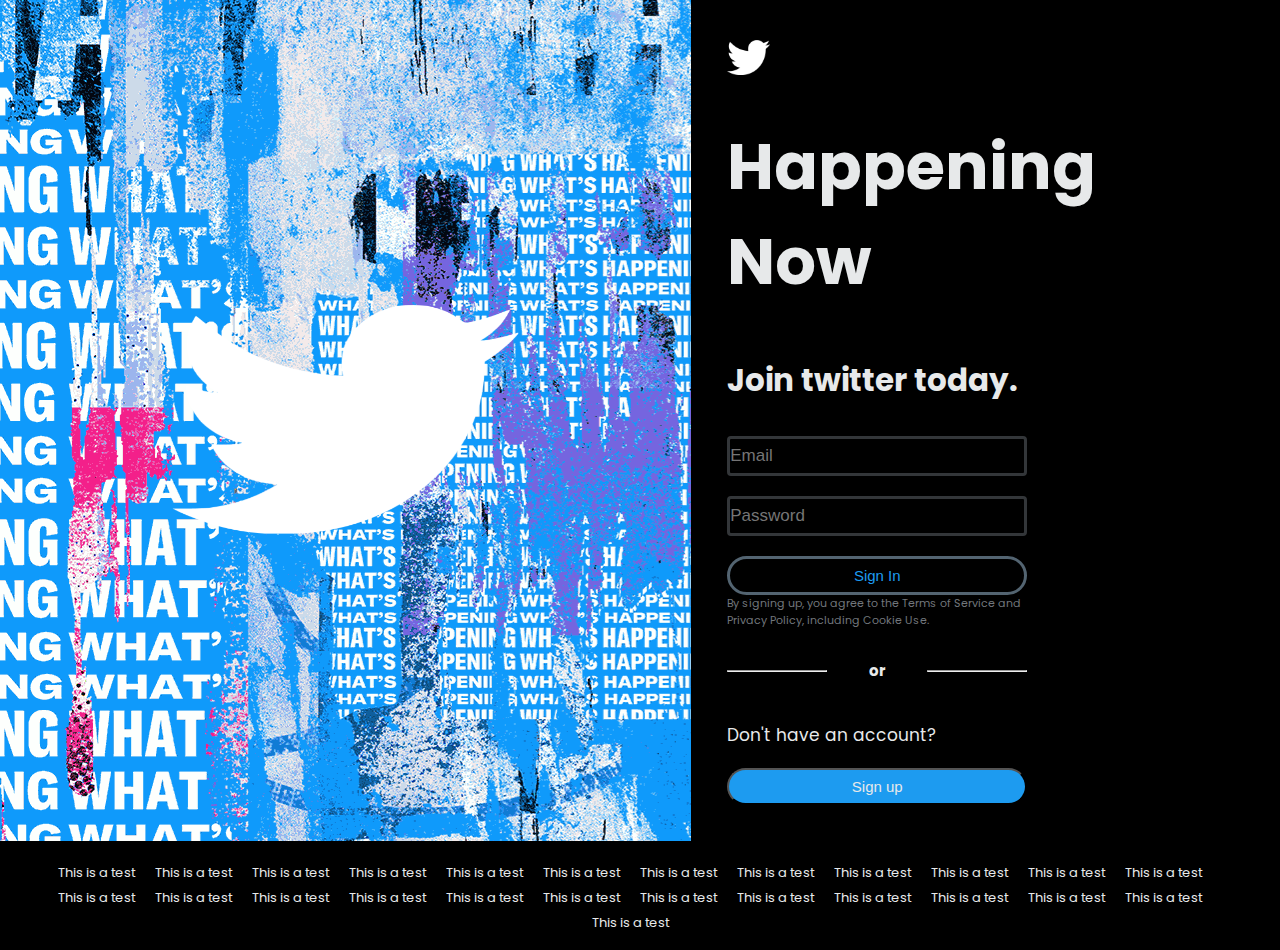
==== index.html @ 67de8748 "Post functional from the form" ====
<!DOCTYPE html>
<html lang="en">
<head>
    <meta charset="UTF-8">
    <meta http-equiv="X-UA-Compatible" content="IE=edge">
    <meta name="viewport" content="width=device-width, initial-scale=1.0">
    <title>Landing Page</title>
    <link rel="stylesheet" href="./styles/styles.css">
</head>
<body>
    <main class="landing-page-main">
        <!-- Left images -->
        <section class="landing-image">
            <div>
                <img src="./images/twitter-logo.png" alt="">
            </div>
        </section>

        <!-- Right content -->
        <section class="landing-page-container">
            <div class="landing-page-content">
                <!-- small logo on top -->
                <div class="lp-content-image">
                    <img src="./images/twitter-logo.png" alt="">
                </div>

                <!-- Heading 1 64px -->
                <div class="lp-content-header1">
                    <h1>Happening Now</h1>
                </div>

                <!-- Heading 2 -->
                <div class="lp-content-header2">
                    <h2>Join twitter today.</h2>
                </div>

                <!-- Sign in form -->
                <div class="lp-content-signin">
                    <form action="#" class="lp-content-form">
                        <input type="text" name="email" id="email" placeholder="Email">
                        <input type="password" name="pword" id="pword" placeholder="Password">

                        <!-- form button and fineprint -->
                        <div class="lp-content-form-button">
                            <button>Sign In</button>
                            <p>
                                By signing up, you agree to the Terms of Service and Privacy Policy, including Cookie Use.
                            </p>
                        </div>
                    </form>
                </div>

                <!-- Horizontal or -->
                <div class="lp-content-divider">
                    <div>
                        <hr>
                    </div>
                    <div class="lp-content-divider-or">
                        <p>or</p>
                    </div>
                    <div>
                        <hr>
                    </div>
                    <!-- <hr>
                    <p>or</p>
                    <hr> -->
                    <!-- <p>----------- or -----------</p> -->
                </div>

                <!-- Sign Up -->
                <div class="lp-content-signup">
                    <p>Don't have an account?</p>
                    <button id="signUp">Sign up</button>
                </div>

            </div>
        </section>
    </main>
    <footer class="landing-footer">
        <p>This is a test</p>
        <p>This is a test</p>
        <p>This is a test</p>
        <p>This is a test</p>
        <p>This is a test</p>
        <p>This is a test</p>
        <p>This is a test</p>
        <p>This is a test</p>
        <p>This is a test</p>
        <p>This is a test</p>
        <p>This is a test</p>
        <p>This is a test</p>
        <p>This is a test</p>
        <p>This is a test</p>
        <p>This is a test</p>
        <p>This is a test</p>
        <p>This is a test</p>
        <p>This is a test</p>
        <p>This is a test</p>
        <p>This is a test</p>
        <p>This is a test</p>
        <p>This is a test</p>
        <p>This is a test</p>
        <p>This is a test</p>
        <p>This is a test</p>
    </footer>
    <!-- Above is the code for the landing page. -->
    
    <!-- Below I will create the popups and then hide them using javascript. -->
    <!-- Pop up attempt 2 -->
    <div class="popup-container">
        <section class="popup">
            <!-- Pop up header -->
            <div class="popup-header">
                <!-- Back button -->
                <div class="popup-back-btn">
                    <img src="./images/white-x-png-2.png" alt="">
                </div>
                <!-- Header -->
                <div class="popup-header-heading">
                    <h1>Create your account</h1>
                </div>
                <!-- For the profile add button here -->
            </div>
    
            <!-- Pop up content -->
            <form action="http://localhost/twitter-clone/apis/signUp.php" method="post" class="popup-contents">
                <!-- Form inputs -->
                <div class="form-input">
                    <input type="text" name="name" id="name" placeholder="Name">
                </div>
                <div class="form-input">
                    <input type="text" name="username" id="username" placeholder="@username">
                </div>
                <div class="form-input">
                    <input type="email" name="email" id="email" placeholder="Email">
                </div>
                <div class="form-input">
                    <input type="tel" name="phone" id="phone" placeholder="Phone">
                </div>
                <div class="form-input">
                    <h2>Date of birth</h2>
                    <p>
                        This will not be shown publicly. Confirm your own age, even if this account is for a business, a
                        pet, or something else.
                    </p>
                    <div class="dob-input">
                        <select name="month" id="month">
                            <option value="" disabled selected hidden>Month</option>
                            <option value='1'>Janaury</option>
                            <option value='2'>February</option>
                            <option value='3'>March</option>
                            <option value='4'>April</option>
                            <option value='5'>May</option>
                            <option value='6'>June</option>
                            <option value='7'>July</option>
                            <option value='8'>August</option>
                            <option value='9'>September</option>
                            <option value='10'>October</option>
                            <option value='11'>November</option>
                            <option value='12'>December</option>
                        </select>
                        <select name="day" id="day">
                            <option value="" disabled selected hidden>Day</option>
                            <option value="01">1</option>
                            <option value="02">2</option>
                            <option value="03">3</option>
                            <option value="04">4</option>
                            <option value="05">5</option>
                            <option value="06">6</option>
                            <option value="07">7</option>
                            <option value="08">8</option>
                            <option value="09">9</option>
                            <option value="10">10</option>
                            <option value="11">11</option>
                            <option value="12">12</option>
                            <option value="13">13</option>
                            <option value="14">14</option>
                            <option value="15">15</option>
                            <option value="16">16</option>
                            <option value="17">17</option>
                            <option value="18">18</option>
                            <option value="19">19</option>
                            <option value="20">20</option>
                            <option value="21">21</option>
                            <option value="22">22</option>
                            <option value="23">23</option>
                            <option value="24">24</option>
                            <option value="25">25</option>
                            <option value="26">26</option>
                            <option value="27">27</option>
                            <option value="28">28</option>
                            <option value="29">29</option>
                            <option value="30">30</option>
                            <option value="31">31</option>
                        </select>
                        <select name="year" id="year">
                            <option value="" disabled selected hidden>Year</option>
                            <option value="2030">2030</option>
                            <option value="2029">2029</option>
                            <option value="2028">2028</option>
                            <option value="2027">2027</option>
                            <option value="2026">2026</option>
                            <option value="2025">2025</option>
                            <option value="2024">2024</option>
                            <option value="2023">2023</option>
                            <option value="2022">2022</option>
                            <option value="2021">2021</option>
                            <option value="2020">2020</option>
                            <option value="2019">2019</option>
                            <option value="2018">2018</option>
                            <option value="2017">2017</option>
                            <option value="2016">2016</option>
                            <option value="2015">2015</option>
                            <option value="2014">2014</option>
                            <option value="2013">2013</option>
                            <option value="2012">2012</option>
                            <option value="2011">2011</option>
                            <option value="2010">2010</option>
                            <option value="2009">2009</option>
                            <option value="2008">2008</option>
                            <option value="2007">2007</option>
                            <option value="2006">2006</option>
                            <option value="2005">2005</option>
                            <option value="2004">2004</option>
                            <option value="2003">2003</option>
                            <option value="2002">2002</option>
                            <option value="2001">2001</option>
                            <option value="2000">2000</option>
                            <option value="1999">1999</option>
                            <option value="1998">1998</option>
                            <option value="1997">1997</option>
                            <option value="1996">1996</option>
                            <option value="1995">1995</option>
                            <option value="1994">1994</option>
                            <option value="1993">1993</option>
                            <option value="1992">1992</option>
                            <option value="1991">1991</option>
                            <option value="1990">1990</option>
                            <option value="1989">1989</option>
                            <option value="1988">1988</option>
                            <option value="1987">1987</option>
                            <option value="1986">1986</option>
                            <option value="1985">1985</option>
                            <option value="1984">1984</option>
                            <option value="1983">1983</option>
                            <option value="1982">1982</option>
                            <option value="1981">1981</option>
                            <option value="1980">1980</option>
                            <option value="1979">1979</option>
                            <option value="1978">1978</option>
                            <option value="1977">1977</option>
                            <option value="1976">1976</option>
                            <option value="1975">1975</option>
                            <option value="1974">1974</option>
                            <option value="1973">1973</option>
                            <option value="1972">1972</option>
                            <option value="1971">1971</option>
                            <option value="1970">1970</option>
                            <option value="1969">1969</option>
                            <option value="1968">1968</option>
                            <option value="1967">1967</option>
                            <option value="1966">1966</option>
                            <option value="1965">1965</option>
                            <option value="1964">1964</option>
                            <option value="1963">1963</option>
                            <option value="1962">1962</option>
                            <option value="1961">1961</option>
                            <option value="1960">1960</option>
                            <option value="1959">1959</option>
                            <option value="1958">1958</option>
                            <option value="1957">1957</option>
                            <option value="1956">1956</option>
                            <option value="1955">1955</option>
                            <option value="1954">1954</option>
                            <option value="1953">1953</option>
                            <option value="1952">1952</option>
                            <option value="1951">1951</option>
                            <option value="1950">1950</option>
                            <option value="1949">1949</option>
                            <option value="1948">1948</option>
                            <option value="1947">1947</option>
                            <option value="1946">1946</option>
                            <option value="1945">1945</option>
                            <option value="1944">1944</option>
                            <option value="1943">1943</option>
                            <option value="1942">1942</option>
                            <option value="1941">1941</option>
                            <option value="1940">1940</option>
                            <option value="1939">1939</option>
                            <option value="1938">1938</option>
                            <option value="1937">1937</option>
                            <option value="1936">1936</option>
                            <option value="1935">1935</option>
                            <option value="1934">1934</option>
                            <option value="1933">1933</option>
                            <option value="1932">1932</option>
                            <option value="1931">1931</option>
                            <option value="1930">1930</option>
                            <option value="1929">1929</option>
                            <option value="1928">1928</option>
                            <option value="1927">1927</option>
                            <option value="1926">1926</option>
                            <option value="1925">1925</option>
                            <option value="1924">1924</option>
                            <option value="1923">1923</option>
                            <option value="1922">1922</option>
                            <option value="1921">1921</option>
                            <option value="1920">1920</option>
                            <option value="1919">1919</option>
                            <option value="1918">1918</option>
                            <option value="1917">1917</option>
                            <option value="1916">1916</option>
                            <option value="1915">1915</option>
                            <option value="1914">1914</option>
                            <option value="1913">1913</option>
                            <option value="1912">1912</option>
                            <option value="1911">1911</option>
                            <option value="1910">1910</option>
                            <option value="1909">1909</option>
                            <option value="1908">1908</option>
                            <option value="1907">1907</option>
                            <option value="1906">1906</option>
                            <option value="1905">1905</option>
                            <option value="1904">1904</option>
                            <option value="1903">1903</option>
                            <option value="1902">1902</option>
                            <option value="1901">1901</option>
                            <option value="1900">1900</option>
                        </select>
                    </div>
                </div>
                <div class="form-input">
                    <input type="password" name="password" id="password" placeholder="Password">
                </div>
                <!-- <div class="form-input">
                    <input type="file" name="file" id="file">
                </div> -->
                <button>Register</button>
            </form>
        </section>
    </div>

    
    <script src="./scripts/landing.js"></script>
</body>
</html>
---- styles/styles.css ----
/* Global styles */
@import url('https://fonts.googleapis.com/css2?family=Poppins:ital,wght@0,100;0,200;0,300;0,400;0,500;0,600;0,700;0,800;0,900;1,100;1,200;1,300;1,400;1,500;1,600;1,700;1,800;1,900&display=swap');
*{
    margin: 0;
    padding: 0;
    box-sizing: border-box;
}

html{
    background-color: black;
    font-size: 9.5px;
    font-family:'Poppins',sans-serif;
}
option{
    background-color: #000;
    color: #E7E9EA;
}
button{
    cursor: pointer;
}


/* Landing page styles */
.landing-page-main{
    display: flex;
    background-color: #000;
    color: #E7E9EA;
}


/* Left side of main (Images) */
.landing-image{
    background-image: url('../images/twitter-backgound.png');
    /* width: 100vw;
    height: 100vh; */
    display: flex;
    justify-content: center;
    align-items: center;
    width: 55%;
}
.landing-image img{
    width: 347px;
    height: 282px;
}


/* Right side of landing page (Sign in, Sign up) */
.landing-page-container{
    padding: 16px;
}
.landing-page-content{
    display: flex;
    flex-direction: column;
    padding: 20px;
}


/* twitter logo 43x35 */
.lp-content-image{
    width: 43px;
    height: 35px;
}
.lp-content-image img{
    width: 100%;
}


/* Header 1 */
.lp-content-header1{
    margin: 48px 0;
}
.lp-content-header1 h1{
    font-size: 64px;
    letter-spacing: -1.2%;
}


/* Header 2 */
.lp-content-header2{
    margin-bottom: 32px;
}
.lp-content-header2 h2{
    font-size: 31px;
}


/* Sign in form */
.lp-content-signin{
    /* display: flex;
    flex-direction: column; */
}
.lp-content-form{
    display: flex;
    flex-direction: column;
    width: 300px;
    max-width: 380px;
}
.lp-content-form input{
    background: none;
    border-radius: 4px;
    border: solid #333639;
    margin-bottom: 20px;
    height: 40px;
    font-size: 17px;
    color: #E7E9EA;
}
/* .lp-content-form input::content{
    color: #E7E9EA;
} */
.lp-content-form-button{
    width: 300px;
}
.lp-content-form-button button{
    width: 100%;
    color:#1D9BF0;
    background: none;
    border: solid #536471;
    border-radius: 100px;
    padding: 8px 0;
    font-size: 15px;
    cursor: pointer;
}
.lp-content-form-button p{
    font-size: 11px;
    color: #71767B;
    margin-bottom: 20px;
}


/* Horizontal OR */
.lp-content-divider{
    display: flex;
    width: 300px;
    max-width: 380px;
    align-items: center;
    margin-top: 10px;
    font-size: 15px;
    font-weight: 700;
}
.lp-content-divider div{
    width: 100%;
}
.lp-content-divider-or{
    display: flex;
    justify-content: center;
}


/* Sign up button */
.lp-content-signup{
    margin-top: 40px;
    display: flex;
    flex-direction: column;
    font-size: 17px;
}
.lp-content-signup button{
    width: 300px;
    color: #E7E9EA;
    background-color: #1D9BF0;
    border-radius: 100px;
    font-size: 15px;
    padding: 8px 0;
    cursor: pointer;
}
.lp-content-signup p{
    margin-bottom: 20px;
}


/* Landing footer section */
.landing-footer{
    display: flex;
    flex-wrap: wrap;
    justify-content: center;
    padding: 12px 16px;
    font-size: 13px;
    color: #E7E9EA;
    margin-top: 10px;

}
.landing-footer p{
    margin-right: 20px;
    margin-bottom: 5px;
}


/* Pop ups */
.popup{
    height: 650px;
    max-height: 650px;
    width: 600px;
    background-color: #52b788;
    background-color: #000;
    color: #E7E9EA;
    border-radius: 16px;
    padding: 20px 0;
    /* overflow-y: scroll; */
    display: flex;
    flex-direction: column;
    margin: 0 auto;
}
.popup-header{
    display: flex;
    align-items: center;
}
.popup-header h1{
    font-size: 31px;
}
.popup-back-btn{
    height: 20px;
    width: 20px;
    margin: 5px;
    margin-right: 15px;
}
.popup-back-btn img{
    width: 100%;
}
/* .popup-header div:last-of-type{
    margin-left: auto;
} */
.popup-contents{
    margin: 15px 0;
    padding: 0 30px;
    display: flex;
    flex-direction: column;
    align-items: center;
}

.form-input{
    width: 100%;
    margin-bottom: 25px;
    align-self: center;
}
.form-input input{
    width: 100%;
    background: none;
    border-radius: 4px;
    border: solid #333639;
    height: 45px;
    font-size: 17px;
    color: #E7E9EA;
}
.dob-input{
    display: flex;
    justify-content: space-between;
    margin-top: 5px;
    width: 80%;
}
.dob-input select{
    background: none;
    border-radius: 4px;
    border: solid #333639;
    height: 45px;
    font-size: 17px;
    color: #E7E9EA;
    margin: 0 10px;
}
.dob-input select:nth-child(1){
    margin-left: 0;
    flex-grow: 1;
}
.popup-contents button{
    width: 100%;
    color: #E7E9EA;
    background-color: #333639;
    border-radius: 100px;
    font-size: 15px;
    padding: 10px 0;
}
.popup-container{
    display: flex;
    position: fixed;
    left: 0;
    top: 0;
    z-index: 10;
    background-color: rgba(0, 0,0, 0.6);
    pointer-events: none;
    opacity: 0;
    justify-content: center;
    align-items: center;
    height: 100vh;
    width: 100vw;
}
.show{
    pointer-events: all;
    opacity: 1;
}
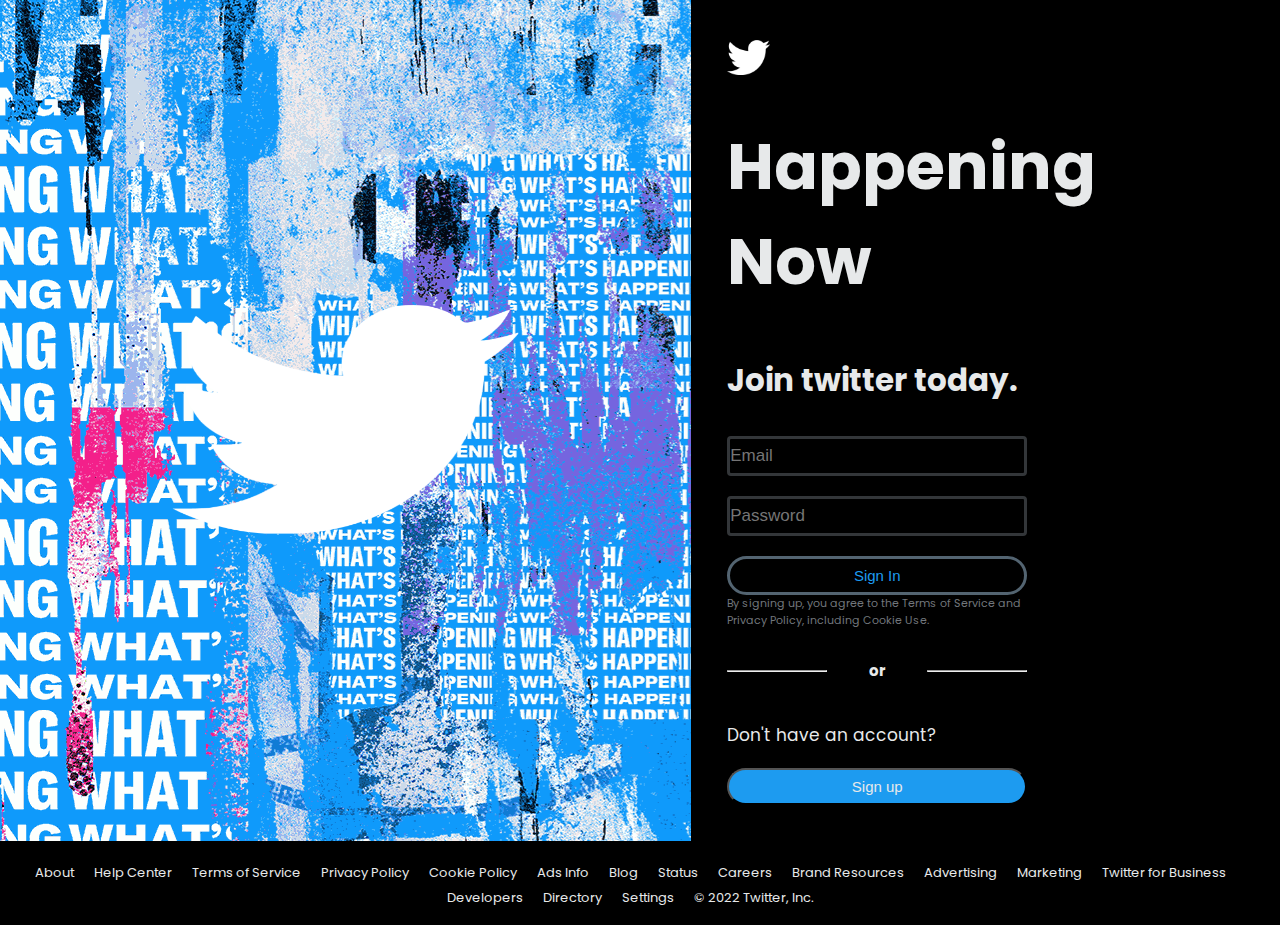
==== commit 43f1dbb2: "Sign in api barely functional" ====
--- a/index.html
+++ b/index.html
@@ -36,9 +36,9 @@
 
                 <!-- Sign in form -->
                 <div class="lp-content-signin">
-                    <form action="#" class="lp-content-form">
-                        <input type="text" name="email" id="email" placeholder="Email">
-                        <input type="password" name="pword" id="pword" placeholder="Password">
+                    <form action="http://localhost/twitter-clone/apis/signIn.php" method="post" class="lp-content-form">
+                        <input type="text" name="email" id="signIn-email" placeholder="Email">
+                        <input type="password" name="password" id="signIn-pword" placeholder="Password">
 
                         <!-- form button and fineprint -->
                         <div class="lp-content-form-button">
@@ -77,31 +77,23 @@
         </section>
     </main>
     <footer class="landing-footer">
-        <p>This is a test</p>
-        <p>This is a test</p>
-        <p>This is a test</p>
-        <p>This is a test</p>
-        <p>This is a test</p>
-        <p>This is a test</p>
-        <p>This is a test</p>
-        <p>This is a test</p>
-        <p>This is a test</p>
-        <p>This is a test</p>
-        <p>This is a test</p>
-        <p>This is a test</p>
-        <p>This is a test</p>
-        <p>This is a test</p>
-        <p>This is a test</p>
-        <p>This is a test</p>
-        <p>This is a test</p>
-        <p>This is a test</p>
-        <p>This is a test</p>
-        <p>This is a test</p>
-        <p>This is a test</p>
-        <p>This is a test</p>
-        <p>This is a test</p>
-        <p>This is a test</p>
-        <p>This is a test</p>
+        <p>About</p>
+        <p>Help Center</p>
+        <p>Terms of Service</p>
+        <p>Privacy Policy</p>
+        <p>Cookie Policy</p>
+        <p>Ads Info</p>
+        <p>Blog</p>
+        <p>Status</p>
+        <p>Careers</p>
+        <p>Brand Resources</p>
+        <p>Advertising</p>
+        <p>Marketing</p>
+        <p>Twitter for Business</p>
+        <p>Developers</p>
+        <p>Directory</p>
+        <p>Settings</p>
+        <p>&copy; 2022 Twitter, Inc.</p>
     </footer>
     <!-- Above is the code for the landing page. -->
     
@@ -123,7 +115,7 @@
             </div>
     
             <!-- Pop up content -->
-            <form action="http://localhost/twitter-clone/apis/signUp.php" method="post" class="popup-contents">
+            <form action="#" class="popup-contents">
                 <!-- Form inputs -->
                 <div class="form-input">
                     <input type="text" name="name" id="name" placeholder="Name">
@@ -335,7 +327,7 @@
                 <!-- <div class="form-input">
                     <input type="file" name="file" id="file">
                 </div> -->
-                <button>Register</button>
+                <button id="register">Register</button>
             </form>
         </section>
     </div>
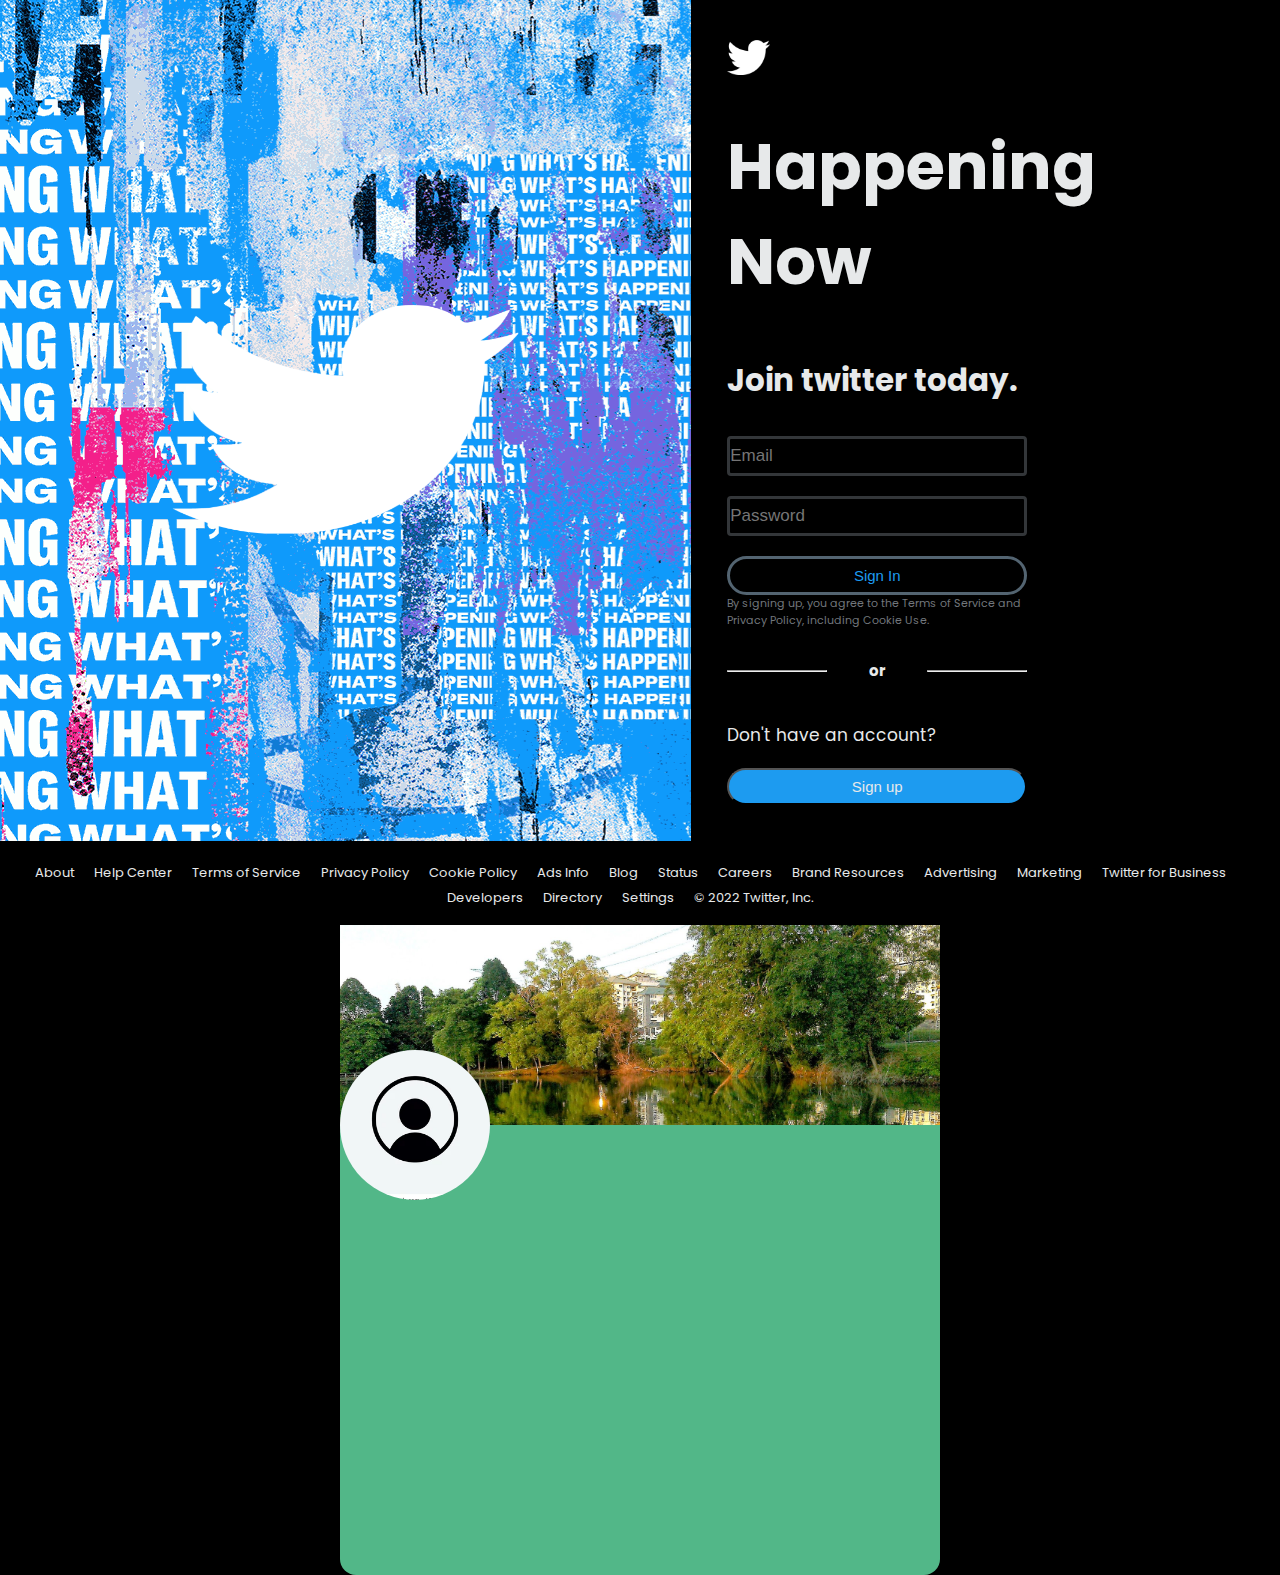
==== commit afa9012b: "Foundation for popup 2" ====
--- a/index.html
+++ b/index.html
@@ -36,10 +36,15 @@
 
                 <!-- Sign in form -->
                 <div class="lp-content-signin">
-                    <form action="http://localhost/twitter-clone/apis/signIn.php" method="post" class="lp-content-form">
+                    <form action="" class="lp-content-form">
                         <input type="text" name="email" id="signIn-email" placeholder="Email">
                         <input type="password" name="password" id="signIn-pword" placeholder="Password">
-
+                        <!-- Error message to be displayed when the user enters a wrong input -->
+                        <div class="lp-content-form-error hidden">
+                            <p>
+                                Looks like something went wrong. Try again
+                            </p>
+                        </div>
                         <!-- form button and fineprint -->
                         <div class="lp-content-form-button">
                             <button>Sign In</button>
@@ -331,6 +336,12 @@
             </form>
         </section>
     </div>
+    <!-- Pop up for images -->
+    <section class="popup2">
+        <div class="popup2-images">
+            <div class="popup2-profile">
+        </div>
+    </section>
 
     
     <script src="./scripts/landing.js"></script>
--- a/styles/styles.css
+++ b/styles/styles.css
@@ -18,7 +18,9 @@
 button{
     cursor: pointer;
 }
-
+button:hover{
+    filter: brightness(150%);
+}
 
 /* Landing page styles */
 .landing-page-main{
@@ -124,6 +126,21 @@
     font-size: 11px;
     color: #71767B;
     margin-bottom: 20px;
+}
+
+/* Sign in form error classes with javascript */
+.signin-error input{
+    border: solid #d00000;
+}
+.lp-content-form-error{
+    margin-bottom: 10px;
+}
+.lp-content-form-error p{
+    font-size: 11px;
+    color:#d00000;
+}
+.hidden{
+    display: none;
 }
 
 
@@ -284,4 +301,44 @@
 .show{
     pointer-events: all;
     opacity: 1;
+}
+
+
+
+
+
+/* Popup 2 */
+.popup2{
+    height: 650px;
+    max-height: 650px;
+    width: 600px;
+    background-color: #52b788;
+    color: #E7E9EA;
+    border-radius: 16px;
+    /* padding: 20px 0; */
+    /* overflow-y: scroll; */
+    display: flex;
+    flex-direction: column;
+    margin: 0 auto;
+}
+.popup2-images{
+    width: 100%;
+    height: 200px;
+    display: flex;
+    flex-direction: column;
+    justify-content: flex-end;
+    background-image: url('../images/profile-bg.jpg');
+    background-position: center;
+    background-size: cover;
+    background-repeat: no-repeat;
+}
+.popup2-profile{
+    background-image: url('../images/profile-pic.png');
+    background-position: center;
+    background-size: cover;
+    background-repeat: no-repeat;
+    border-radius: 50%;
+    width: 150px;
+    height: 150px;
+    transform: translatey(50%)
 }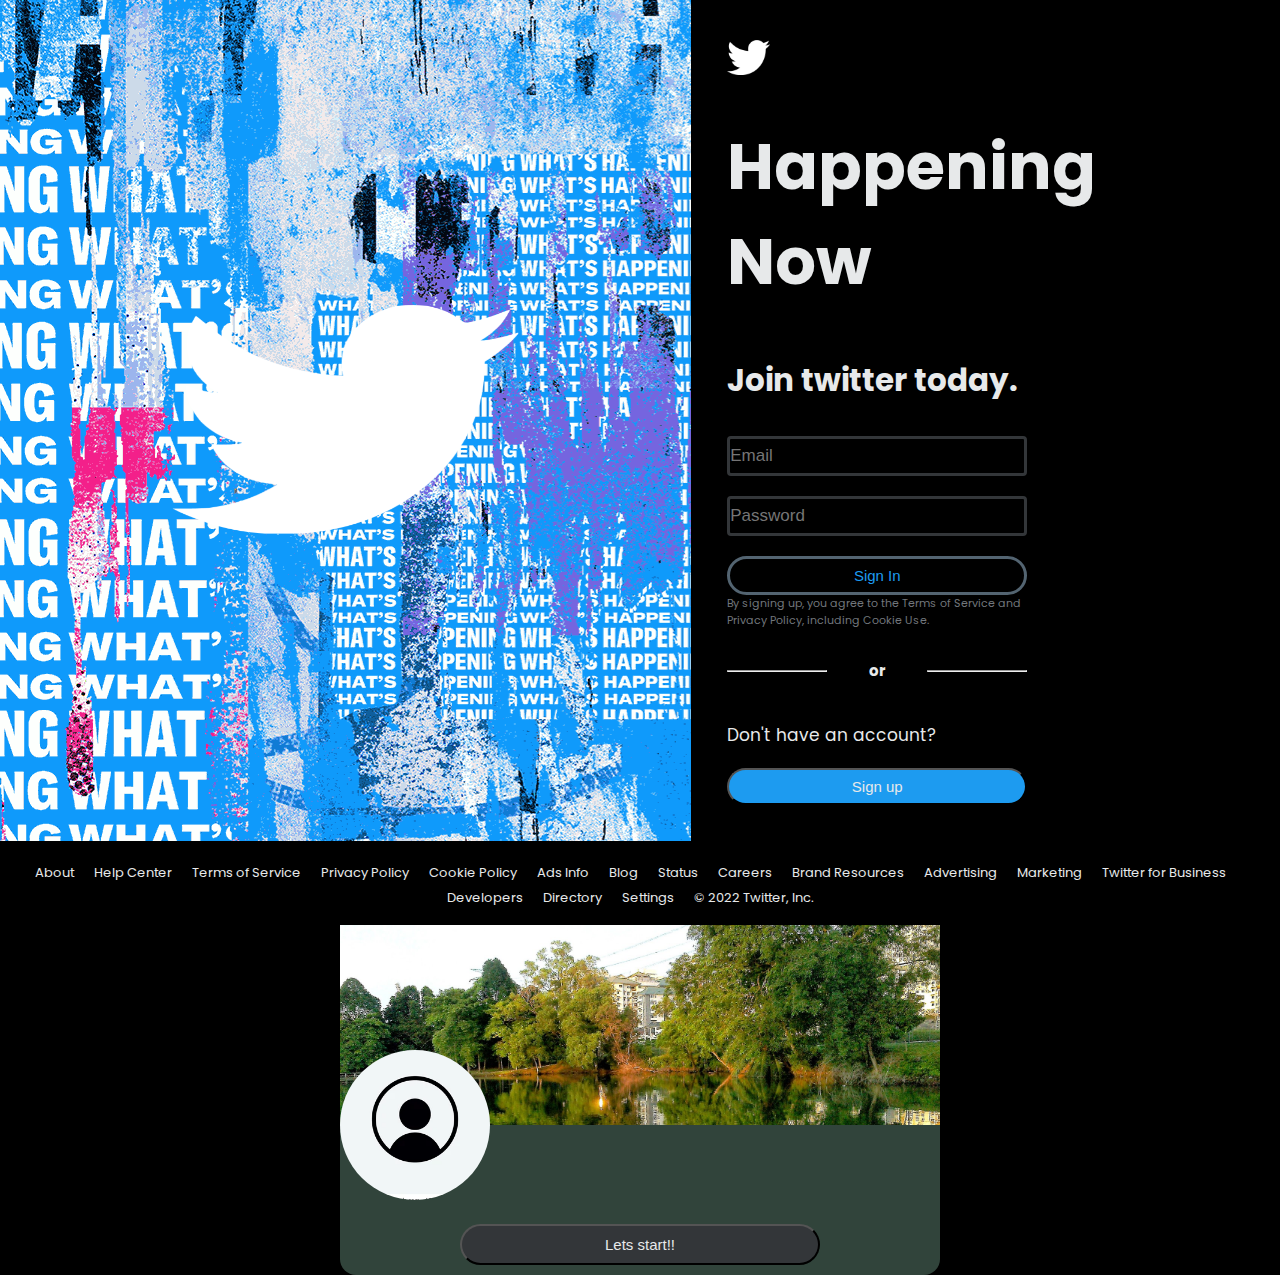
==== commit 9b2130c7: "Pop up 2 opens after pop up 1. Donwside is we no longer have a moment to stay in pop up 1 if their i" ====
--- a/index.html
+++ b/index.html
@@ -338,11 +338,41 @@
     </div>
     <!-- Pop up for images -->
     <section class="popup2">
-        <div class="popup2-images">
-            <div class="popup2-profile">
+        <input style="display:none;" type="file" name="profile_background" id="profile_background">
+        <label for="profile_background">
+            <div class="popup2-images">
+                <input type="file" name="profile_picture" id="profile_picture">
+                <label for="profile_picture">
+                    <div class="popup2-profile">
+                        </div>
+                </label>
+            </div>
+        </label>
+        <div class="popup2-btn">
+            <button>Lets start!!</button>
         </div>
     </section>
-
+    
+    <div class="popup2-container">
+        <section class="popup22">
+            <form action="#" class="popup22-form">
+                <label for="background-img">
+                    <div class="back-img">
+                        <input type="file" name="background_picture" id="background-img">
+                    </div>
+                </label>
+                <label for="profile-img">
+                    <div class="pop-pp">
+                        <input type="file" name="profile_picture" id="profile-img">
+                    </div>
+                </label>
+                
+                <div class="pop-btn">
+                    <button>Lets start</button>
+                </div>
+            </form>
+        </section>
+    </div>
     
     <script src="./scripts/landing.js"></script>
 </body>
--- a/styles/styles.css
+++ b/styles/styles.css
@@ -309,17 +309,16 @@
 
 /* Popup 2 */
 .popup2{
-    height: 650px;
-    max-height: 650px;
+
+    height: 350px;
     width: 600px;
-    background-color: #52b788;
+    background-color: #31443b;
     color: #E7E9EA;
     border-radius: 16px;
-    /* padding: 20px 0; */
-    /* overflow-y: scroll; */
     display: flex;
     flex-direction: column;
     margin: 0 auto;
+    justify-content: space-between;
 }
 .popup2-images{
     width: 100%;
@@ -341,4 +340,92 @@
     width: 150px;
     height: 150px;
     transform: translatey(50%)
+}   
+.popup2-images input{
+    display: none;
+}
+.popup2-btn{
+    /* margin: 0 auto;   */
+    margin-bottom: 10px;
+    /* align-items: flex-end;    */
+    display: flex;
+    justify-content: center;
+}
+.popup2-btn button{
+    width: 60%;
+    color: #E7E9EA;
+    background-color: #333639;
+    border-radius: 100px;
+    font-size: 15px;
+    padding: 10px 0;
+}
+
+
+/* Pop up 2 attempt 2 */
+.popup22{
+    width: 600px;
+    height: 650px;
+    background-color: #52b788;
+    display: flex;
+    flex-direction: column;
+    align-items: center;
+    justify-content: center;
+}
+
+.popup22-form{
+    height: 100%;
+    width: 80%;
+    display: flex;
+    flex-direction: column;
+    justify-content: space-between;
+    align-items: center;
+}
+.popup22-form input{
+    display: none;
+}
+.back-img{
+    background-image: url('../images/profile-bg.jpg');
+    background-position: center;
+    background-size: cover;
+    background-repeat: no-repeat;
+    width: 600px;
+    height: 200px;
+}
+.pop-pp{
+    background-image: url('../images/profile-pic.png');
+    background-position: center;
+    background-size: cover;
+    width: 15vw;
+    height: 15vw;
+    background-repeat: no-repeat;
+    border-radius: 50%;
+}
+.pop-btn{
+    width: 80%;
+}
+.pop-btn button{
+    width: 100%;
+    color: #E7E9EA;
+    background-color: #333639;
+    border-radius: 100px;
+    font-size: 15px;
+    padding: 10px 0;
+}
+.popup2-container{
+    display: flex;
+    position: fixed;
+    left: 0;
+    top: 0;
+    z-index: 10;
+    background-color: rgba(0, 0,0, 0.6);
+    pointer-events: none;
+    opacity: 0;
+    justify-content: center;
+    align-items: center;
+    height: 100vh;
+    width: 100vw;
+}
+.show2{
+    pointer-events: all;
+    opacity: 1;
 }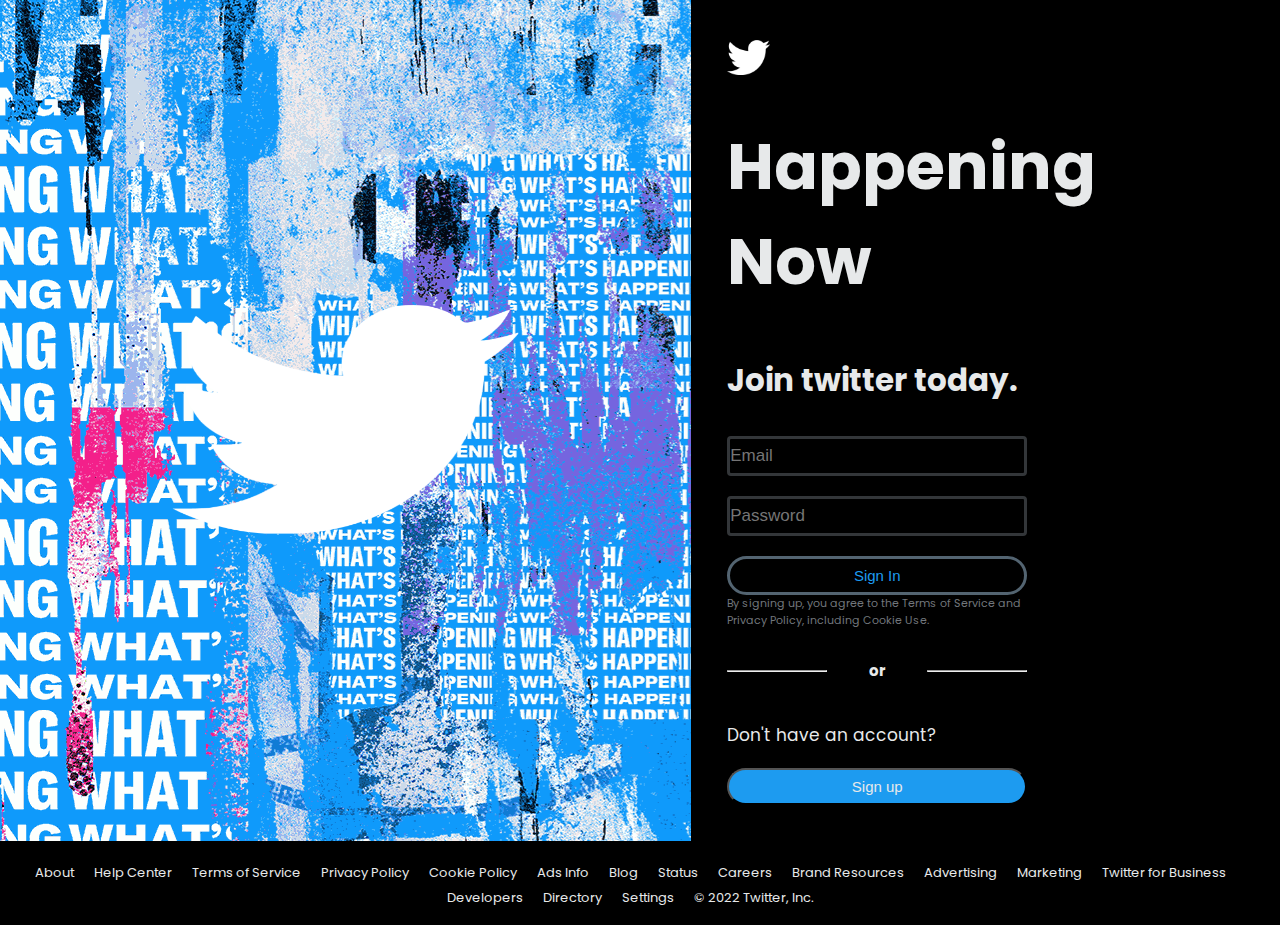
==== commit 5ca30637: "Only design for popup 2. Not functional" ====
--- a/index.html
+++ b/index.html
@@ -337,22 +337,6 @@
         </section>
     </div>
     <!-- Pop up for images -->
-    <section class="popup2">
-        <input style="display:none;" type="file" name="profile_background" id="profile_background">
-        <label for="profile_background">
-            <div class="popup2-images">
-                <input type="file" name="profile_picture" id="profile_picture">
-                <label for="profile_picture">
-                    <div class="popup2-profile">
-                        </div>
-                </label>
-            </div>
-        </label>
-        <div class="popup2-btn">
-            <button>Lets start!!</button>
-        </div>
-    </section>
-    
     <div class="popup2-container">
         <section class="popup22">
             <form action="#" class="popup22-form">
@@ -373,6 +357,7 @@
             </form>
         </section>
     </div>
+
     
     <script src="./scripts/landing.js"></script>
 </body>
--- a/styles/styles.css
+++ b/styles/styles.css
@@ -308,11 +308,11 @@
 
 
 /* Popup 2 */
-.popup2{
+/* .popup2{
 
     height: 350px;
     width: 600px;
-    background-color: #31443b;
+    background-color: #52b788;
     color: #E7E9EA;
     border-radius: 16px;
     display: flex;
@@ -345,9 +345,9 @@
     display: none;
 }
 .popup2-btn{
-    /* margin: 0 auto;   */
+    margin: 0 auto;  
     margin-bottom: 10px;
-    /* align-items: flex-end;    */
+    align-items: flex-end;   
     display: flex;
     justify-content: center;
 }
@@ -358,10 +358,7 @@
     border-radius: 100px;
     font-size: 15px;
     padding: 10px 0;
-}
-
-
-/* Pop up 2 attempt 2 */
+} */
 .popup22{
     width: 600px;
     height: 650px;
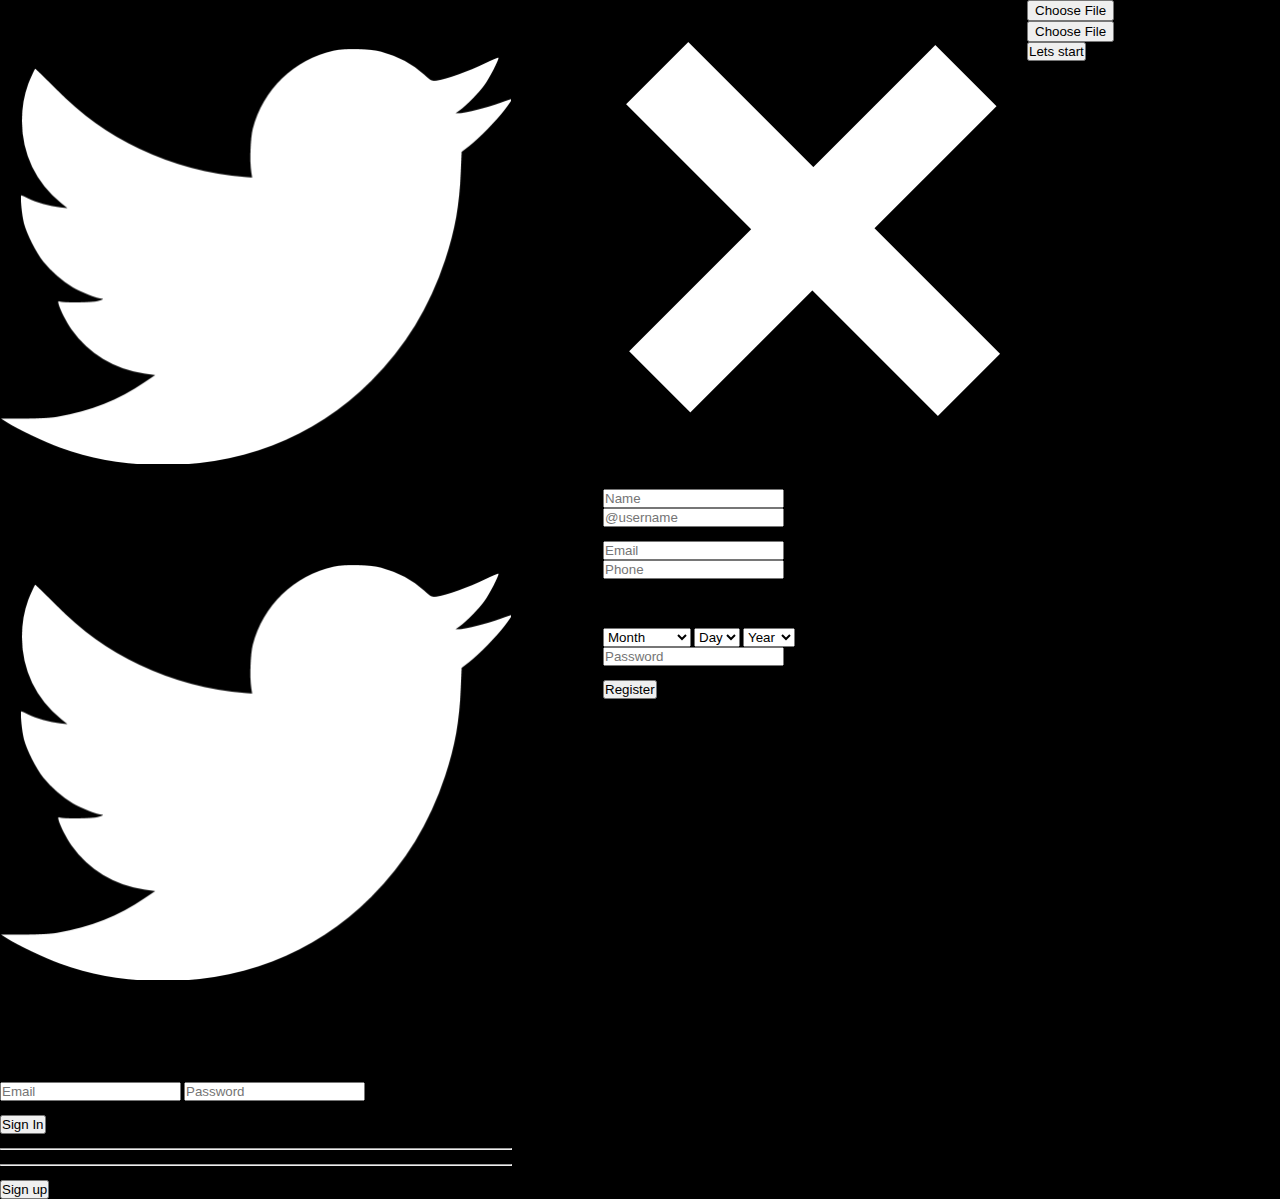
==== commit db86db5d: "Pop up 2 connected to pop up 1" ====
--- a/index.html
+++ b/index.html
@@ -127,12 +127,13 @@
                 </div>
                 <div class="form-input">
                     <input type="text" name="username" id="username" placeholder="@username">
+                    <p class="signup-userN-error hidden">This username is already taken. Please try another</p>
                 </div>
                 <div class="form-input">
                     <input type="email" name="email" id="email" placeholder="Email">
                 </div>
                 <div class="form-input">
-                    <input type="tel" name="phone" id="phone" placeholder="Phone">
+                    <input type="number" name="phone" id="phone" placeholder="Phone">
                 </div>
                 <div class="form-input">
                     <h2>Date of birth</h2>
@@ -329,13 +330,15 @@
                 <div class="form-input">
                     <input type="password" name="password" id="password" placeholder="Password">
                 </div>
-                <!-- <div class="form-input">
-                    <input type="file" name="file" id="file">
-                </div> -->
+                <div class="signup-error-txt hidden">
+                    <p>You might have entered wrong information or your username is taken</p>
+                </div>
                 <button id="register">Register</button>
             </form>
         </section>
     </div>
+
+
     <!-- Pop up for images -->
     <div class="popup2-container">
         <section class="popup22">
--- a/styles/styles.css
+++ b/styles/styles.css
@@ -1,4 +1,3 @@
-/* Global styles */
 @import url('https://fonts.googleapis.com/css2?family=Poppins:ital,wght@0,100;0,200;0,300;0,400;0,500;0,600;0,700;0,800;0,900;1,100;1,200;1,300;1,400;1,500;1,600;1,700;1,800;1,900&display=swap');
 *{
     margin: 0;
@@ -11,418 +10,827 @@
     font-size: 9.5px;
     font-family:'Poppins',sans-serif;
 }
-option{
-    background-color: #000;
-    color: #E7E9EA;
-}
-button{
+
+body{
+    display: flex;
+    justify-content: center;
+}
+
+ul {
+    list-style: none;
+}
+
+/* ---------- Header -------------------------------------------------- */
+
+a{
+    text-decoration: none;
+    color:white;
+    font-size: 1.1rem;
+    font-weight: 399.99;
+    line-height:35px;
+}
+
+.position-fixed {
+    position: fixed;
+    width: 250px;
+    display: flex;
+    height: 100vh;
+    flex-direction: column;
+    justify-content: space-between;
+}
+
+header{
+    display:flex;
+    justify-content: flex-end;
+    padding: 4px 0px 10px 0;
+    height:100vh;
+    flex-grow: 1;
+}
+
+.nav-bar{
+    display:flex;
+    flex-direction: column;
+    justify-content: space-between;
+    width: 250px;
+}
+
+.nav-links{
+    display: flex;
+    flex-direction: column;
+    width:100%;
+    height:70%;
+}
+
+.twitter-logo {
+    font-size: 32px;
+    color:rgb(194, 194, 194);
+}
+
+.nav-links a{
+     display: flex;
+     align-items: center;
+     font-size:2rem;
+     padding: 8px 25px 8px 8px;
+     width:fit-content;
+}
+
+.nav-links a svg{
+    font-size: 3rem;
+    margin-right:15px;
+}
+
+.nav-links a svg g{
+    fill:white;
+}
+
+.nav-links a:hover ,.main-account:hover{
+    background-color: rgb(37, 37, 37);
+    border-radius: 9999px;
+}
+
+.nav-links a:first-child{
+    padding:8px 8px;
+}
+
+.tweet-button{
+    background-color:rgb(29,155,240);
+    width:90%;
+    height:55px;
+    border-radius: 9999px;
+    border:1px solid rgb(29,155,240) ;
+    margin-top:15px;
     cursor: pointer;
-}
-button:hover{
-    filter: brightness(150%);
-}
-
-/* Landing page styles */
-.landing-page-main{
-    display: flex;
-    background-color: #000;
-    color: #E7E9EA;
-}
-
-
-/* Left side of main (Images) */
-.landing-image{
-    background-image: url('../images/twitter-backgound.png');
-    /* width: 100vw;
-    height: 100vh; */
+    font-size: 1.7rem;
+    color:white;
+    font-weight: 700;
+    padding: 15px 10px;
+    transition-duration: 0.2s;
+}
+
+.tweet-button:hover{
+    background-color: rgb(29,155,240,0.9);
+}
+
+.main-account{
+    width:90%;
+}
+
+.main-account a, .main-account{
+    display: flex;
+    justify-content: space-between;
+    align-items: center;
+    padding:8px 10px 8px 15px;
+    margin-right: 10px;
+}
+
+.main-account a {
+    padding: 0;
+}
+
+.tweet-image{
+    width:40px;
+    height:40px;
+    border-radius:50%;
+}
+
+.account-details{
+    display: flex;
+    flex-direction: column;
+    flex-basis: 70%;
+    margin-left: 10px;
+    font-size:1.5rem;
+    line-height: 20px;
+}
+
+.account-name{
+    font-weight:520;
+}
+
+.account-username{
+    color:rgb(110,118,125);
+}
+
+/* ----------- Tweets feed ----------- */
+
+main{
+    width:990px;
+    height:100%;
+    flex-grow: 1;
+    display: flex;
+    flex-direction: column;
+    align-items: flex-start;
+}
+.main-flex{
+    display: flex;
+    width: 990px;
+}
+.main-feed{
+    width: 600px;
+    border-left: 1px solid rgb(47,51,54);
+    border-right: 1px solid rgb(47,51,54);
+    display: flex;
+    flex-direction: column;
+    min-height: 100vh;
+    flex-grow: 1;
+    margin-right: 1%;
+}
+
+.main-bar {
+    display: flex;
+    align-items: center;
+    height:50px;
+    min-height: 50px;
+    width:100%;
+    font-size: 2rem;
+    font-weight: 550;
+    padding: 0 15px ;
+    position: sticky;
+    top:0;
+    color: white;
+    background-color: black;
+}
+.home-bar{
+    justify-content: space-between;
+}
+
+.home-mobile {
+    display: flex;
+}
+
+.home-mobile img {
+    width: 30px;
+    height:30px;
+    border-radius: 50%;
+    margin-right: 11px;
+    display: none;
+}
+
+/* feed and profile common */
+
+.new-tweet{
+    display: flex;
+    width: 100%;
+    height: 120px;
+    padding:4px 16px;
+}
+.new-tweet .tweet-image{
+    width: 42px;
+    height: 42px;
+    cursor: pointer;
+}
+.new-tweet-details{
+    display: flex;
+    flex-direction: column;
+    justify-content: space-evenly;
+    padding-top:4px;
+    width:100%;
+    margin-left: 12px;
+}
+.new-tweet-actions{
+    display: flex;
+    justify-content: space-between;
+    align-items: center;
+    height: 60px;
+    width: 100%;
+}
+.new-tweet-actions ul{
+    display: flex;
+    list-style: none;
+}
+.new-tweet-details input{
+    width: 100%;
+    height: 24px;
+    background-color: black;
+    font-size: 2rem;
+    border: none;
+    color:white;
+    outline:none;    
+}
+.new-tweet-actions ul li{
+    margin-right: 12px;
+    color:#1c88d2;
+    cursor: pointer;
+}
+.new-tweet-actions .tweet-button{
+    width:75px;
+    height:35px;
+    margin:0;
+    padding: 0px;
+    font-weight: 700;
+    font-size: 1.5rem;
+}
+.feed-tweet{
+    display: flex;
+    min-height: auto;
+    padding: 12px 16px 0 16px;
+    border-top: 1px solid rgb(47,51,54);
+}
+.feed-tweet-details{
+    display: flex;
+    flex-direction: column;
+    width:100%;
+    margin-left: 12px;
+}
+.feed-tweet i{
+    color: rgb(110,118,125);
+    font-size: 2rem;
+}
+.tweeter-details{
+    display: flex;
+    align-items: center;
+    justify-content: space-between;
+    font-size: 1.5rem;
+}
+.tweeter-details a{
+    font-weight: 700;
+    font-size: 1.7rem;
+}
+.tweeter-details span{
+    color: rgb(110,118,125);
+    font-size: 1.5rem;
+    font-weight: 400;
+    margin-left: 3px;
+}
+.tweet-text{
+    color:white;
+    font-size: 1.6rem;
+    width: 100%;
+}
+.tweet-icons{
+    display: flex;
+    justify-content: space-between;
+    width:100%;
+    margin:15px 0;
+    padding-right: 50px;
+}
+
+.feed-images {
+    width:100%;
+    height: auto;
+    display: grid;
+}
+
+.feed-image {
+    width:100%
+}
+
+#main-feed {
+    display: flex;
+    width: 100%;
+    flex-direction: column;
+    height: auto;
+}
+
+#main-feed > .feed-tweet > a {
+    padding: 0;
+    width: 40px;
+    height: 40px;
+}
+
+/* ----------- Side feed ------------- */
+
+.side-feed{
+    width:350px;
+    padding: 0 1%;
+    flex-grow: 1;
+}
+.search{
+    display: flex;
+    height: 55px;
+    max-width:355px;
+    position: sticky;
+    top:0;
+    padding-top: 5px;
+    background-color: black;
+}
+.search input{
+    background-color:#212327 ;
+    border-radius: 9999px;
+    height: 45px;
+    width: 100%;
+    padding-left: 30px;
+    font-size: 1.7rem;
+    color: white;
+    line-height: 20px;
+    font-weight:500 ;
+}
+
+.search-results {
+    display: none;
+    flex-direction: column;
+    background-color: black;
+    width: 370px;
+    color: rgb(113, 118, 123);
+    font-size: 14px;
+    position: absolute;
+}
+
+.search-result .account-name {
+    color: white;
+    font-weight: 500;
+}
+
+.empty-search {
     display: flex;
     justify-content: center;
     align-items: center;
-    width: 55%;
-}
-.landing-image img{
-    width: 347px;
-    height: 282px;
-}
-
-
-/* Right side of landing page (Sign in, Sign up) */
-.landing-page-container{
-    padding: 16px;
-}
-.landing-page-content{
-    display: flex;
-    flex-direction: column;
-    padding: 20px;
-}
-
-
-/* twitter logo 43x35 */
-.lp-content-image{
-    width: 43px;
-    height: 35px;
-}
-.lp-content-image img{
+    height: 50px;
+    color: white;
+    padding: 15px 11px;
+}
+
+.search-result {
+    height: 80px;
+    padding: 11px 15px;
+    display: flex;
+    cursor: pointer;
+    transition: 0.3s;
+}
+.search-result:hover {
+    background-color: rgb(37, 37, 37);
+}
+
+.search-result img {
+    width: 53px;
+    height: 53px;
+    border-radius: 50%;
+    margin-right: 11px;
+    font-size:1.5rem;
+    line-height: 20px;
+}
+
+.search-display{
+    display: flex;
+    flex-direction: column;
+}
+
+.search-result a{
+    padding: 0;
     width: 100%;
-}
-
-
-/* Header 1 */
-.lp-content-header1{
-    margin: 48px 0;
-}
-.lp-content-header1 h1{
-    font-size: 64px;
-    letter-spacing: -1.2%;
-}
-
-
-/* Header 2 */
-.lp-content-header2{
-    margin-bottom: 32px;
-}
-.lp-content-header2 h2{
-    font-size: 31px;
-}
-
-
-/* Sign in form */
-.lp-content-signin{
-    /* display: flex;
-    flex-direction: column; */
-}
-.lp-content-form{
-    display: flex;
-    flex-direction: column;
-    width: 300px;
-    max-width: 380px;
-}
-.lp-content-form input{
-    background: none;
-    border-radius: 4px;
-    border: solid #333639;
-    margin-bottom: 20px;
-    height: 40px;
-    font-size: 17px;
-    color: #E7E9EA;
-}
-/* .lp-content-form input::content{
-    color: #E7E9EA;
-} */
-.lp-content-form-button{
-    width: 300px;
-}
-.lp-content-form-button button{
+    font-size: inherit;
+    line-height: inherit;
+    color: inherit;
+}
+
+.account-name-search {
+    font-size: 14px;
+    line-height: 21px;
+    color: white;
+    font-weight: 500;
+    padding: 0;
+}
+.account-username-search {
+    color: rgb(110,118,125);
+    font-size: 14px;
+    padding: 0;
+    line-height: 21px;
+}
+
+
+.follow{
+    display: flex;
+    flex-direction: column;
+    height: 250px;
+    max-width:355px;
+    border-radius: 16px;
+    border-radius: 16px;
+    background-color: #212327;
+    margin-top: 16px;
+}
+.show-more{
+    display: flex;
+    align-items: center;
+    color:#1c88d2;
+    font-size: 1.7rem;
+    font-weight: 400;
+    width:100%;
+    padding: 5px 15px;
+    border-bottom-right-radius:16px;
+    border-bottom-left-radius:16px ;
+}
+.show-more:hover,.follow-profile:hover{
+    background-color: #1c1e22;
+    cursor: pointer;
+}
+
+.h1-title{
+    color:white;
+    font-size:1.9rem;
+    font-weight: 500;
+    line-height: 24px;
+    padding: 15px 30px;
+}
+
+.follow-profile{
+    display: flex;
+    align-items: center;
+    justify-content: space-between;
+    width:100%;
+    height:70px;
+    margin-top: 5px;
+    padding: 30px 15px;
+}
+
+ .follow-details{
+    display: flex;
+    flex-direction: column;
+    margin-left: 10px;
+}
+
+.follow-details a{
+    font-size: 1.4rem;
+    font-weight: 500;
+    line-height: 20px;   
+}
+
+.follow-details a:hover{
+    text-decoration: underline;
+}
+
+.follow-details span{
+    color:rgb(110, 118, 125);
+    font-size: 1.2rem;
+    font-weight: 400;  
+}
+
+#follows{
+    font-weight :300;
+    font-size: 1.35rem;
+    background-color:#1c1e22 ;
+    border-radius:3px ;
+    padding:2px 4px;
+}
+
+.follow .tweet-button{
+    width:75px;
+    height:33px;
+    margin: 0 0 0 12px;
+    font-weight: 750;
+    font-size: 1.5rem;
+    background-color: white;
+    color: black;
+    border-color:white;
+    padding: 1px;
+} 
+.follow-container
+{
+    display: flex;
+    justify-content: space-between;
+}
+
+
+/* ------------- profile page-------------- */
+
+.profile-bar img {
+    height: 19px;
+    width: auto;
+}
+
+.arrow {
+    width: 34px;
+    height: 34px;
+    display: flex;
+    align-items: center;
+    justify-content: center;
+    margin-right: 34px;
+}
+
+.arrow:hover {
+    background-color: rgb(37, 37, 37);
+    border-radius: 9999px;
+}
+
+.profile-bar span{
+    margin-bottom: 3px;
+}
+
+.profile-bar p {
+    color: rgb(113, 118, 123);
+    line-height: 15px;
+    font-size: 12px;
+}
+
+.profile {
+    display: flex;
+    flex-direction: column;
+}
+
+.bg-img {
+    display: flex;
+    flex-direction: column;
+    justify-content: flex-end;
+    height: 200px;
     width: 100%;
-    color:#1D9BF0;
-    background: none;
-    border: solid #536471;
-    border-radius: 100px;
-    padding: 8px 0;
-    font-size: 15px;
-    cursor: pointer;
-}
-.lp-content-form-button p{
-    font-size: 11px;
-    color: #71767B;
-    margin-bottom: 20px;
-}
-
-/* Sign in form error classes with javascript */
-.signin-error input{
-    border: solid #d00000;
-}
-.lp-content-form-error{
-    margin-bottom: 10px;
-}
-.lp-content-form-error p{
-    font-size: 11px;
-    color:#d00000;
-}
-.hidden{
-    display: none;
-}
-
-
-/* Horizontal OR */
-.lp-content-divider{
-    display: flex;
-    width: 300px;
-    max-width: 380px;
-    align-items: center;
-    margin-top: 10px;
-    font-size: 15px;
-    font-weight: 700;
-}
-.lp-content-divider div{
-    width: 100%;
-}
-.lp-content-divider-or{
-    display: flex;
-    justify-content: center;
-}
-
-
-/* Sign up button */
-.lp-content-signup{
-    margin-top: 40px;
-    display: flex;
-    flex-direction: column;
-    font-size: 17px;
-}
-.lp-content-signup button{
-    width: 300px;
-    color: #E7E9EA;
-    background-color: #1D9BF0;
-    border-radius: 100px;
-    font-size: 15px;
-    padding: 8px 0;
-    cursor: pointer;
-}
-.lp-content-signup p{
-    margin-bottom: 20px;
-}
-
-
-/* Landing footer section */
-.landing-footer{
-    display: flex;
-    flex-wrap: wrap;
-    justify-content: center;
-    padding: 12px 16px;
-    font-size: 13px;
-    color: #E7E9EA;
-    margin-top: 10px;
-
-}
-.landing-footer p{
-    margin-right: 20px;
-    margin-bottom: 5px;
-}
-
-
-/* Pop ups */
-.popup{
-    height: 650px;
-    max-height: 650px;
-    width: 600px;
-    background-color: #52b788;
-    background-color: #000;
-    color: #E7E9EA;
-    border-radius: 16px;
-    padding: 20px 0;
-    /* overflow-y: scroll; */
-    display: flex;
-    flex-direction: column;
-    margin: 0 auto;
-}
-.popup-header{
-    display: flex;
-    align-items: center;
-}
-.popup-header h1{
-    font-size: 31px;
-}
-.popup-back-btn{
-    height: 20px;
-    width: 20px;
-    margin: 5px;
-    margin-right: 15px;
-}
-.popup-back-btn img{
-    width: 100%;
-}
-/* .popup-header div:last-of-type{
-    margin-left: auto;
-} */
-.popup-contents{
-    margin: 15px 0;
-    padding: 0 30px;
-    display: flex;
-    flex-direction: column;
-    align-items: center;
-}
-
-.form-input{
-    width: 100%;
-    margin-bottom: 25px;
-    align-self: center;
-}
-.form-input input{
-    width: 100%;
-    background: none;
-    border-radius: 4px;
-    border: solid #333639;
-    height: 45px;
-    font-size: 17px;
-    color: #E7E9EA;
-}
-.dob-input{
-    display: flex;
-    justify-content: space-between;
-    margin-top: 5px;
-    width: 80%;
-}
-.dob-input select{
-    background: none;
-    border-radius: 4px;
-    border: solid #333639;
-    height: 45px;
-    font-size: 17px;
-    color: #E7E9EA;
-    margin: 0 10px;
-}
-.dob-input select:nth-child(1){
-    margin-left: 0;
-    flex-grow: 1;
-}
-.popup-contents button{
-    width: 100%;
-    color: #E7E9EA;
-    background-color: #333639;
-    border-radius: 100px;
-    font-size: 15px;
-    padding: 10px 0;
-}
-.popup-container{
-    display: flex;
-    position: fixed;
-    left: 0;
-    top: 0;
-    z-index: 10;
-    background-color: rgba(0, 0,0, 0.6);
-    pointer-events: none;
-    opacity: 0;
-    justify-content: center;
-    align-items: center;
-    height: 100vh;
-    width: 100vw;
-}
-.show{
-    pointer-events: all;
-    opacity: 1;
-}
-
-
-
-
-
-/* Popup 2 */
-/* .popup2{
-
-    height: 350px;
-    width: 600px;
-    background-color: #52b788;
-    color: #E7E9EA;
-    border-radius: 16px;
-    display: flex;
-    flex-direction: column;
-    margin: 0 auto;
-    justify-content: space-between;
-}
-.popup2-images{
-    width: 100%;
-    height: 200px;
-    display: flex;
-    flex-direction: column;
-    justify-content: flex-end;
-    background-image: url('../images/profile-bg.jpg');
+    background-image: url(../images/profile-bg.jpg);
+}
+
+.bg-img-prop {
     background-position: center;
     background-size: cover;
     background-repeat: no-repeat;
 }
-.popup2-profile{
-    background-image: url('../images/profile-pic.png');
+
+.profile-image {
+    width: 134px;
+    height: 134px;
+    border-radius: 50%;
+    border: 2px black solid;
+    transform: translateY(50%);
+    margin-left: 15px;
+}
+
+.profile-image input {
+    display: none;
+}
+
+.profile-image-input {
+    width: 134px;
+    height: 134px;
+    border-radius: 50%;
+    border: 2px black solid;
+    background-image: url(../images/profile.png);
     background-position: center;
     background-size: cover;
     background-repeat: no-repeat;
-    border-radius: 50%;
-    width: 150px;
-    height: 150px;
-    transform: translatey(50%)
-}   
-.popup2-images input{
+    cursor: pointer;
+}
+
+
+
+.profile-details {
+    padding: 0 15px;
+    padding-top: 11px;
+    display: flex;
+    flex-direction: column;
+}
+
+.edit {
+    display: flex;
+    height: 68px;
+    justify-content: flex-end;
+}
+
+.edit-btn {
+    border: 1px rgb(83, 100, 113) solid;
+    background-color: black;
+    color: white;
+    font-weight: bold;
+    padding: 0 15px;
+    height: 32px;
+    border-radius: 9999px;
+    margin-left: 11px;
+}
+
+.profile-details >a{
+    padding: 0;
     display: none;
 }
-.popup2-btn{
-    margin: 0 auto;  
-    margin-bottom: 10px;
-    align-items: flex-end;   
-    display: flex;
+
+.profile h6 {
+    color: white;
+    font-weight: 800;
+    font-size: 19px;
+}
+
+.profile p {
+    color: rgb(113, 118, 123);
+    font-size: 14px;
+    margin-right: 19px;
+}
+.profile-details > p , .profile-details > div {
+    margin-bottom: 11px;
+}
+
+.profile p span {
+    color: white;
+    font-weight: 800;
+}
+
+.profile .flex-row img {
+    height: 14px;
+    width: 14px;
+}
+
+.profile-links > ul{
+    height:50px;
+    justify-content: space-around;
+    align-items: center;
+}
+
+
+.profile-links > ul a{
+    font-size: 14px;
+    font-weight: 800;
+}
+
+.profile-links li{
+    width: 50%;
     justify-content: center;
-}
-.popup2-btn button{
-    width: 60%;
-    color: #E7E9EA;
-    background-color: #333639;
-    border-radius: 100px;
-    font-size: 15px;
-    padding: 10px 0;
-} */
-.popup22{
-    width: 600px;
-    height: 650px;
-    background-color: #52b788;
-    display: flex;
-    flex-direction: column;
-    align-items: center;
+    align-items: center;
+    height: 50px;
+    transition: 0.3s;
+    cursor: pointer;
+}
+
+.profile-links li:hover{
+    background-color: rgb(37, 37, 37);
+}
+
+
+/* Mobile navbar */
+
+.mobile-navbar {
+    width: 100vw;
+    bottom: 0;
+    position: sticky;
+    display: none;
+    min-height: 50px;
+    height: 50px;
+    background-color: black;
+    align-items: center;
+    border-top: 1px solid rgb(47,51,54);
+    transition: 0.3s;
+}
+
+.mobile-navbar ul {
+    display: flex;
+    width: 100%;
+    align-items: center;
+    height: 50px;
+}
+
+.mobile-navbar li{
+    display: flex;
     justify-content: center;
-}
-
-.popup22-form{
-    height: 100%;
-    width: 80%;
-    display: flex;
-    flex-direction: column;
-    justify-content: space-between;
-    align-items: center;
-}
-.popup22-form input{
-    display: none;
-}
-.back-img{
-    background-image: url('../images/profile-bg.jpg');
-    background-position: center;
-    background-size: cover;
-    background-repeat: no-repeat;
-    width: 600px;
-    height: 200px;
-}
-.pop-pp{
-    background-image: url('../images/profile-pic.png');
-    background-position: center;
-    background-size: cover;
-    width: 15vw;
-    height: 15vw;
-    background-repeat: no-repeat;
-    border-radius: 50%;
-}
-.pop-btn{
-    width: 80%;
-}
-.pop-btn button{
-    width: 100%;
-    color: #E7E9EA;
-    background-color: #333639;
-    border-radius: 100px;
-    font-size: 15px;
-    padding: 10px 0;
-}
-.popup2-container{
-    display: flex;
-    position: fixed;
-    left: 0;
-    top: 0;
-    z-index: 10;
-    background-color: rgba(0, 0,0, 0.6);
-    pointer-events: none;
-    opacity: 0;
-    justify-content: center;
-    align-items: center;
-    height: 100vh;
-    width: 100vw;
-}
-.show2{
-    pointer-events: all;
-    opacity: 1;
+    align-items: center;
+    width: 50%;
+    height: 50px;
+}
+
+
+.mobile-navbar li:hover{
+    background-color: rgb(37, 37, 37);
+}
+
+.mobile-navbar svg{
+    fill: white;
+}
+
+/* Utilities */
+
+.flex-row {
+    display: flex;
+}
+
+.flex-column {
+    display: flex;
+    flex-direction: column;
+}
+
+.flex-grow {
+    flex-grow: 1;
+}
+
+
+/* ------------ Media Queries ------------- */
+
+@media screen and (max-width:1299px){
+    header{
+         width:10%;
+         padding: 10px 0;
+         flex-shrink: 0;
+    } 
+    main{
+         margin-left:0%;
+         width:90%
+
+    }
+    header span{
+        display:none; 
+    }
+    header .tweet-button{
+         width:55px;
+         border-radius:50%;
+         font-size: 1.4rem;
+    }
+    header .main-account{
+         display: flex;
+         justify-content: center;
+    }
+    header .main-account i{
+         display: none;
+    }
+    header .account-details{
+     display: none;
+    }
+
+    .nav-bar{
+        width: 88px;
+        flex-shrink: 0;
+    }
+
+    .nav-links{
+     align-items: center;
+     width: 88px;
+    }
+    .position-fixed {
+        width: 88px;
+    }
+    .nav-links a i{
+         margin-right:0;
+    }
+
+    .nav-links a svg{
+        margin-right:0;
+   }
+    .nav-links a, .main-account a{
+     padding: 10px 10px;
+    }
+
+}
+
+@media screen and (max-width:1005px){ 
+ main .main-feed{
+     width: 100%;
+ }
+ main .side-feed{
+     display: none;
+ }
+ .main-flex {
+     width: 100%;
+     max-width: 600px;
+ }
+
+}
+
+@media screen and (max-width:500px){ 
+    header {
+        display: none;
+    }
+    .main-feed {
+        margin:0;
+    }
+    .home-mobile img {
+        display: block;
+    }
+    .mobile-navbar {
+        display: flex;
+    }
+    .new-tweet {
+        display: none;
+    }
+    .bg-img {
+        height: 130px;
+    }
+    .profile-image img {
+        height: 84px;
+        width: 84px;
+    }
+    .profile-image {
+        height: 84px;
+        width: 84px;
+    }
+    .edit {
+        height: 46px;
+    }
 }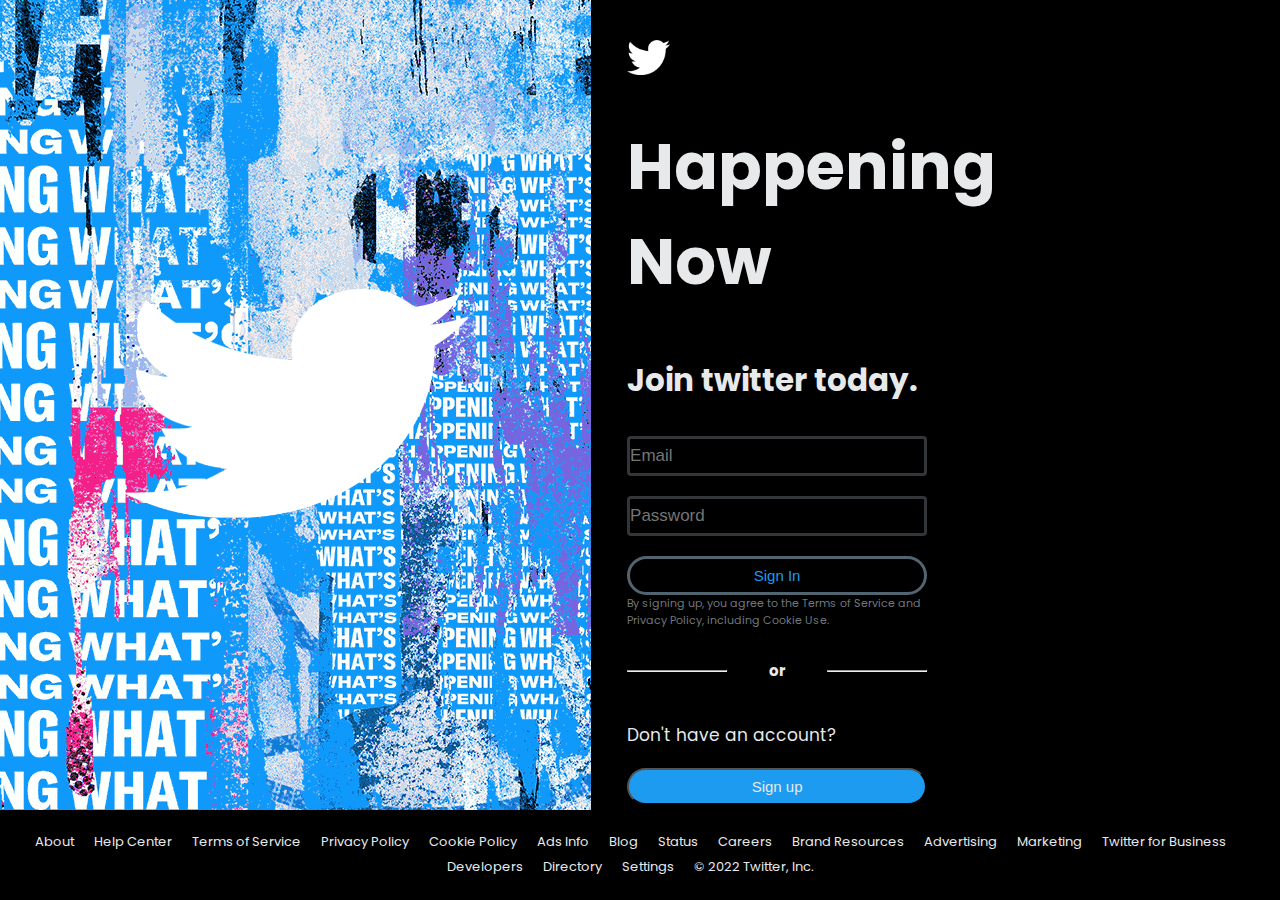
==== commit a521df1b: "Merge branch 'main' into ali-backend" ====
--- a/index.html
+++ b/index.html
@@ -36,7 +36,7 @@
 
                 <!-- Sign in form -->
                 <div class="lp-content-signin">
-                    <form action="" class="lp-content-form">
+                    <form action="feed.html" class="lp-content-form">
                         <input type="text" name="email" id="signIn-email" placeholder="Email">
                         <input type="password" name="password" id="signIn-pword" placeholder="Password">
                         <!-- Error message to be displayed when the user enters a wrong input -->
@@ -47,7 +47,10 @@
                         </div>
                         <!-- form button and fineprint -->
                         <div class="lp-content-form-button">
-                            <button>Sign In</button>
+                            <a href="feed.html">
+                                <button type="submit">Sign In</button>
+                            </a>
+                            <!-- <button>Sign In</button> -->
                             <p>
                                 By signing up, you agree to the Terms of Service and Privacy Policy, including Cookie Use.
                             </p>
@@ -81,6 +84,8 @@
             </div>
         </section>
     </main>
+
+
     <footer class="landing-footer">
         <p>About</p>
         <p>Help Center</p>
@@ -101,6 +106,7 @@
         <p>&copy; 2022 Twitter, Inc.</p>
     </footer>
     <!-- Above is the code for the landing page. -->
+    
     
     <!-- Below I will create the popups and then hide them using javascript. -->
     <!-- Pop up attempt 2 -->
@@ -342,26 +348,26 @@
     <!-- Pop up for images -->
     <div class="popup2-container">
         <section class="popup22">
-            <form action="#" class="popup22-form">
-                <label for="background-img">
-                    <div class="back-img">
-                        <input type="file" name="background_picture" id="background-img">
+            <form action="feed.html" class="popup22-form">
+                <input type="file" name="background_picture" id="profile-bg" style="display: none;">
+                <label for="profile-bg">
+                    <div id="bgdiv" class="back-img">
                     </div>
                 </label>
-                <label for="profile-img">
-                    <div class="pop-pp">
-                        <input type="file" name="profile_picture" id="profile-img">
+                <input type="file" name="profile_picture" id="profile-image">
+                <label for="profile-image">
+                    <div id="ppdiv" class="pop-pp">
                     </div>
                 </label>
                 
                 <div class="pop-btn">
-                    <button>Lets start</button>
+                    <a href="feed.html">
+                        <button type="submit">Lets start</button>
+                    </a>
                 </div>
             </form>
         </section>
     </div>
-
-    
     <script src="./scripts/landing.js"></script>
 </body>
 </html>--- a/styles/styles.css
+++ b/styles/styles.css
@@ -1,3 +1,5 @@
+
+/* Global styles */
 @import url('https://fonts.googleapis.com/css2?family=Poppins:ital,wght@0,100;0,200;0,300;0,400;0,500;0,600;0,700;0,800;0,900;1,100;1,200;1,300;1,400;1,500;1,600;1,700;1,800;1,900&display=swap');
 *{
     margin: 0;
@@ -10,8 +12,201 @@
     font-size: 9.5px;
     font-family:'Poppins',sans-serif;
 }
-
-body{
+option{
+    background-color: #000;
+    color: #E7E9EA;
+}
+button{
+    cursor: pointer;
+}
+button:hover{
+    filter: brightness(150%);
+}
+
+/* Landing page styles */
+.landing-page-main{
+    display: flex;
+    background-color: #000;
+    color: #E7E9EA;
+    height: 90vh;
+}
+
+
+/* Left side of main (Images) */
+.landing-image{
+    background-image: url('../images/twitter-backgound.png');
+    /* width: 100vw;
+    height: 100vh; */
+    display: flex;
+    justify-content: center;
+    align-items: center;
+    width: 55%;
+}
+.landing-image img{
+    width: 347px;
+    height: 282px;
+}
+
+
+/* Right side of landing page (Sign in, Sign up) */
+.landing-page-container{
+    padding: 16px;
+}
+.landing-page-content{
+    display: flex;
+    flex-direction: column;
+    padding: 20px;
+}
+
+
+/* twitter logo 43x35 */
+.lp-content-image{
+    width: 43px;
+    height: 35px;
+}
+.lp-content-image img{
+    width: 100%;
+}
+
+
+/* Header 1 */
+.lp-content-header1{
+    margin: 48px 0;
+}
+.lp-content-header1 h1{
+    font-size: 64px;
+    letter-spacing: -1.2%;
+}
+
+
+/* Header 2 */
+.lp-content-header2{
+    margin-bottom: 32px;
+}
+.lp-content-header2 h2{
+    font-size: 31px;
+}
+
+
+/* Sign in form */
+.lp-content-signin{
+    /* display: flex;
+    flex-direction: column; */
+}
+.lp-content-form{
+    display: flex;
+    flex-direction: column;
+    width: 300px;
+    max-width: 380px;
+}
+.lp-content-form input{
+    background: none;
+    border-radius: 4px;
+    border: solid #333639;
+    margin-bottom: 20px;
+    height: 40px;
+    font-size: 17px;
+    color: #E7E9EA;
+}
+/* .lp-content-form input::content{
+    color: #E7E9EA;
+} */
+.lp-content-form-button{
+    width: 300px;
+}
+.lp-content-form-button button{
+    width: 100%;
+    color:#1D9BF0;
+    background: none;
+    border: solid #536471;
+    border-radius: 100px;
+    padding: 8px 0;
+    font-size: 15px;
+    cursor: pointer;
+}
+.lp-content-form-button p{
+    font-size: 11px;
+    color: #71767B;
+    margin-bottom: 20px;
+}
+
+/* Sign in form error classes with javascript */
+.signin-error input{
+    border: solid #d00000;
+}
+.lp-content-form-error{
+    margin-bottom: 10px;
+}
+.lp-content-form-error p{
+    font-size: 11px;
+    color:#d00000;
+}
+.hidden{
+    display: none;
+}
+
+
+/* Horizontal OR */
+.lp-content-divider{
+    display: flex;
+    width: 300px;
+    max-width: 380px;
+    align-items: center;
+    margin-top: 10px;
+    font-size: 15px;
+    font-weight: 700;
+}
+.lp-content-divider div{
+    width: 100%;
+}
+.lp-content-divider-or{
+    display: flex;
+    justify-content: center;
+}
+
+
+/* Sign up button */
+.lp-content-signup{
+    margin-top: 40px;
+    display: flex;
+    flex-direction: column;
+    font-size: 17px;
+}
+.lp-content-signup button{
+    width: 300px;
+    color: #E7E9EA;
+    background-color: #1D9BF0;
+    border-radius: 100px;
+    font-size: 15px;
+    padding: 8px 0;
+    cursor: pointer;
+}
+.lp-content-signup p{
+    margin-bottom: 20px;
+}
+
+
+/* Landing footer section */
+.landing-footer{
+    display: flex;
+    flex-wrap: wrap;
+    justify-content: center;
+    padding: 12px 16px;
+    font-size: 13px;
+    color: #E7E9EA;
+    margin-top: 10px;
+
+}
+.landing-footer p{
+    margin-right: 20px;
+    margin-bottom: 5px;
+}
+
+
+/* Pop ups */
+
+
+.body{
     display: flex;
     justify-content: center;
 }
@@ -152,7 +347,7 @@
 
 /* ----------- Tweets feed ----------- */
 
-main{
+.main{
     width:990px;
     height:100%;
     flex-grow: 1;
@@ -365,6 +560,15 @@
     position: absolute;
 }
 
+.search-results-mobile {
+    display: flex;
+    flex-direction: column;
+    background-color: black;
+    width: 370px;
+    color: rgb(113, 118, 123);
+    font-size: 14px;
+}
+
 .search-result .account-name {
     color: white;
     font-weight: 500;
@@ -410,6 +614,13 @@
     font-size: inherit;
     line-height: inherit;
     color: inherit;
+}
+
+.search-mobile {
+    font-size: 14px;
+    background-color: black;
+    border: 0;
+    color:white;
 }
 
 .account-name-search {
@@ -561,13 +772,13 @@
     justify-content: flex-end;
     height: 200px;
     width: 100%;
-    background-image: url(../images/profile-bg.jpg);
 }
 
 .bg-img-prop {
     background-position: center;
     background-size: cover;
     background-repeat: no-repeat;
+    cursor: pointer;
 }
 
 .profile-image {
@@ -588,7 +799,6 @@
     height: 134px;
     border-radius: 50%;
     border: 2px black solid;
-    background-image: url(../images/profile.png);
     background-position: center;
     background-size: cover;
     background-repeat: no-repeat;
@@ -676,6 +886,9 @@
     background-color: rgb(37, 37, 37);
 }
 
+.edit > a {
+    display: none;
+}
 
 /* Mobile navbar */
 
@@ -731,6 +944,252 @@
     flex-grow: 1;
 }
 
+.display-none {
+    display: none;
+}
+
+.margin-top-50px{
+    margin-top: 50px;
+}
+
+/* Popup profile */
+
+.popup{
+    height: 650px;
+    max-height: 650px;
+    width: 600px;
+    background-color: #52b788;
+    background-color: #000;
+    color: #E7E9EA;
+    border-radius: 16px;
+    padding: 20px 0;
+    /* overflow-y: scroll; */
+    display: flex;
+    flex-direction: column;
+    margin: 0 auto;
+}
+.popup-header{
+    display: flex;
+    align-items: center;
+}
+.popup-header h1{
+    font-size: 31px;
+}
+.popup-back-btn{
+    height: 20px;
+    width: 20px;
+    margin: 5px;
+    margin-right: 15px;
+    cursor: pointer;
+}
+.popup-back-btn img{
+    width: 100%;
+}
+/* .popup-header div:last-of-type{
+    margin-left: auto;
+} */
+.popup-contents{
+    margin: 15px 0;
+    padding: 0 30px;
+    display: flex;
+    flex-direction: column;
+    align-items: center;
+}
+
+.form-input{
+    width: 100%;
+    margin-bottom: 25px;
+    align-self: center;
+}
+.form-input input{
+    width: 100%;
+    background: none;
+    border-radius: 4px;
+    border: solid #333639;
+    height: 45px;
+    font-size: 17px;
+    color: #E7E9EA;
+}
+.dob-input{
+    display: flex;
+    justify-content: space-between;
+    margin-top: 5px;
+    width: 80%;
+}
+.dob-input select{
+    background: none;
+    border-radius: 4px;
+    border: solid #333639;
+    height: 45px;
+    font-size: 17px;
+    color: #E7E9EA;
+    margin: 0 10px;
+}
+.dob-input select:nth-child(1){
+    margin-left: 0;
+    flex-grow: 1;
+}
+.popup-contents button{
+    width: 100%;
+    color: #E7E9EA;
+    background-color: #333639;
+    border-radius: 100px;
+    font-size: 15px;
+    padding: 10px 0;
+}
+.popup-container{
+    display: flex;
+    position: fixed;
+    left: 0;
+    top: 0;
+    z-index: 10;
+    background-color: rgba(0, 0,0, 0.6);
+    pointer-events: none;
+    opacity: 0;
+    justify-content: center;
+    align-items: center;
+    height: 100vh;
+    width: 100vw;
+}
+.show{
+    pointer-events: all;
+    opacity: 1;
+}
+/* Sign up Error classes */
+.signup-userN-error{
+    color: #d00000;
+    font-size: 11px;
+}
+.signup-error-txt p{
+    color: #d00000;
+    font-size: 13px;
+}
+.signup-error input{
+    border: solid #d00000;
+}
+
+
+
+/* Popup 2 */
+.popup22{
+    width: 600px;
+    height: 650px;
+    background-color: #000;
+    color: #E7E9EA;
+    display: flex;
+    flex-direction: column;
+    align-items: center;
+    justify-content: center;
+    margin: 10px 0;
+}
+
+.popup22-form{
+    height: 100%;
+    width: 80%;
+    display: flex;
+    flex-direction: column;
+    justify-content: space-between;
+    align-items: center;
+    margin-bottom: 30px;
+}
+.popup22-form input{
+    display: none;
+}
+.back-img{
+    background-image: url('../images/profile-bg.jpg');
+    background-position: center;
+    background-size: cover;
+    background-repeat: no-repeat;
+    width: 600px;
+    height: 200px;
+}
+.pop-pp{
+    background-image: url('../images/profile-pic.png');
+    background-position: center;
+    background-size: cover;
+    width: 15vw;
+    height: 15vw;
+    background-repeat: no-repeat;
+    border-radius: 50%;
+}
+.pop-btn{
+    width: 80%;
+}
+.pop-btn button{
+    width: 100%;
+    color: #E7E9EA;
+    background-color: #333639;
+    border-radius: 100px;
+    font-size: 15px;
+    padding: 10px 0;
+}
+.popup2-container{
+    display: flex;
+    position: fixed;
+    left: 0;
+    top: 0;
+    z-index: 10;
+    background-color: rgba(0, 0,0, 0.6);
+    pointer-events: none;
+    opacity: 0;
+    justify-content: center;
+    align-items: center;
+    height: 100vh;
+    width: 100vw;
+}
+.show2{
+    pointer-events: all;
+    opacity: 1;
+}
+
+
+.bg-img-prop {
+    background-position: center;
+    background-size: cover;
+    background-repeat: no-repeat;
+    cursor: pointer;
+}
+
+
+/* Media queries for 800px width */
+@media only screen and (max-width: 800px){
+    .landing-page-main{
+        display: grid;
+        grid-template-areas: 
+        "g11"
+        "g21";
+        /* grid-template-rows: 80vh 20vh; */
+    }
+    .landing-page-main >*:nth-child(1){
+        grid-area: g21;
+        width: 100vw;
+    }
+    .landing-page-main >*:nth-child(2){
+        grid-area: g11;
+        padding: 0;
+        margin: 5vw;
+        width: 90vw;
+    }
+    .popup{
+        width: 100vw;
+    }
+    .popup22{
+        width: 100vw;
+    }
+
+}
+@media only screen and (max-width:400px){
+    .lp-content-header1 h1{
+        font-size: 40px;
+    }
+    .landing-footer{
+        padding: 0;
+    }
+    .landing-footer p{
+        padding: 0;
+        margin: 4px;
+    }
+}
 
 /* ------------ Media Queries ------------- */
 
@@ -822,15 +1281,22 @@
     .bg-img {
         height: 130px;
     }
-    .profile-image img {
+    .profile-bg {
+        height: 130px;
+    }
+    .profile-image-input{
         height: 84px;
         width: 84px;
     }
-    .profile-image {
+    .profile-image div{
         height: 84px;
         width: 84px;
     }
+    .profile-image{
+        height: 84px;
+        width: 84px;
+    }
     .edit {
         height: 46px;
     }
-}+}
